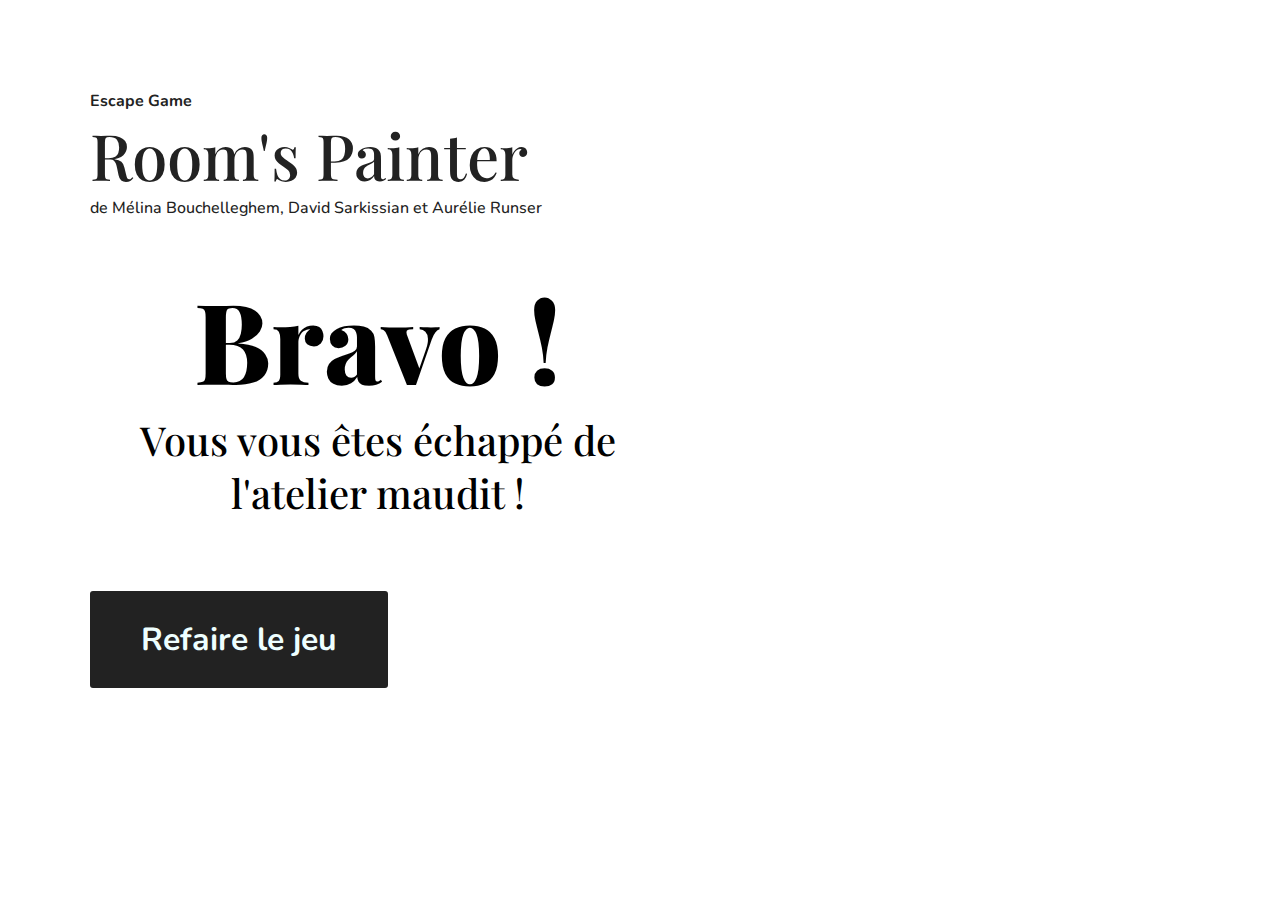
==== fin.html @ 4a037136 "ajout de style sur les pages d'accueil et de fin" ====
<!DOCTYPE html>
<html lang="fr">
<head>
    <meta charset="UTF-8">
    <meta http-equiv="X-UA-Compatible" content="IE=edge">
    <meta name="viewport" content="width=device-width, initial-scale=1.0">
    <title>Bravo !</title>

    <link href="/style.css" rel="stylesheet">

    <link rel="preconnect" href="https://fonts.googleapis.com">
    <link rel="preconnect" href="https://fonts.gstatic.com" crossorigin>
    <link href="https://fonts.googleapis.com/css2?family=Nunito:wght@500;700&family=Playfair+Display:ital,wght@1,400;1,500&display=swap" rel="stylesheet">
</head>

<body class="fin">
    <div class="entete fin-entete">
        <h2 class="entete-escapegame fin-escapegame">Escape Game</h2>
        <h1 class="entete-titre fin-titre">Room's Painter</h1>
        <h2 class="entete-auteur fin-auteur">de Mélina Bouchelleghem, David Sarkissian et Aurélie Runser</h2>
    </div>

    <div class="corps fin-corps">
        <p class="corps-texte fin-texte texte_bravo">Bravo !</p>
        <p class="corps-texte fin-texte">Vous vous êtes échappé de l'atelier maudit !</p>
    </div>

    <div class="fin-buttons">
        <a class="button fin-button" href="/room.html">
            <button class="button-texte">
                Refaire le jeu        
            </button>
        </a>

        <!-- <a class="button fin-button" href="/room.html">
            <button class="button-texte">
                Partager        
            </button>
        </a> -->
    </div>
    
</body>
</html>
---- style.css ----
/* suppression des marges par défaut */
*{
    margin: 0;
    padding: 0;
    box-sizing: border-box;
}

/* suppression du scroll */
html{
    overflow: hidden;
}

/* ajout de l'image de fon */
body{
    width: 100vw;
    height: 100vh;
    padding: 10vh 7vw;
    background-image: url("img/fond.jpg");
    background-size: cover;
    background-position-x: right;
    background-position-y: center;
}

/* comportement de l'en tete */
.entete{
    width: fit-content;
    color: #222;

}

/* titre "Room's Painter" */
h1{
    font-size: 6.5rem;
    font-family: "Playfair Display";
    font-weight: 500;
}

/* sous-titres */
h2{
    font-family: 'Nunito';
}

/* texte "escape game" */
.entete-escapegame{
    font-size: 1.5rem;
    text-align: center;
    font-weight: 700;
}

/* les auteurs */
.entete-auteur{
    font-size: 1rem;
    text-align: right;
    font-weight: 500;
}

/* comportement du corps de la page (texte + bouton) */
.corps{
    margin: 13vh 0;
    width: 45vw;
}

/* texte de la page */
.corps-texte{
    font-size: 2.5rem;
    font-family: "Playfair Display";
    font-weight: 500;
}

/* bouton (le lien a) */
.button{
    display: block;
    margin: 10%;
    text-align: center;
}

/* style du bouton */
.button-texte{
    padding: 1.5rem 3rem;
    font-family: 'Nunito';
    font-weight: 700;
    font-size: 2rem;
    color: #eff;
    background: #222;
    border: #222 3px solid;
    border-radius: 3px;   
}

/* style du bouton au survole */
.button-texte:hover{
    color: #222;
    background: transparent;
}



/* Style supplmémentaire pour la page de FIN -----------------------------------------------------------------*/

/* titre "Room's Painter" */
.fin-titre{
    font-size: 4rem;
}

/* sous-titres */
.fin-escapegame,
.fin-auteur{
    text-align: left;
    font-size: 1rem;
}

/* comportement du corps de la page (texte + bouton) */
.fin-corps{
    margin: 5vh 0;
    text-align: center;
}

/* texte "Bravo !" (juste sur page de FIN) */
.texte_bravo{
    font-size: 7rem;
    font-weight: 800;
}

/* comportements des boutons (juste sur page de FIN)*/
.fin-buttons{
    margin: 8vh 0;
    width: 45vw;
    display: flex;
    justify-content: space-between;
    gap: 5px;
}

/* style du bouton */
.fin-button{
    margin: 0;
}
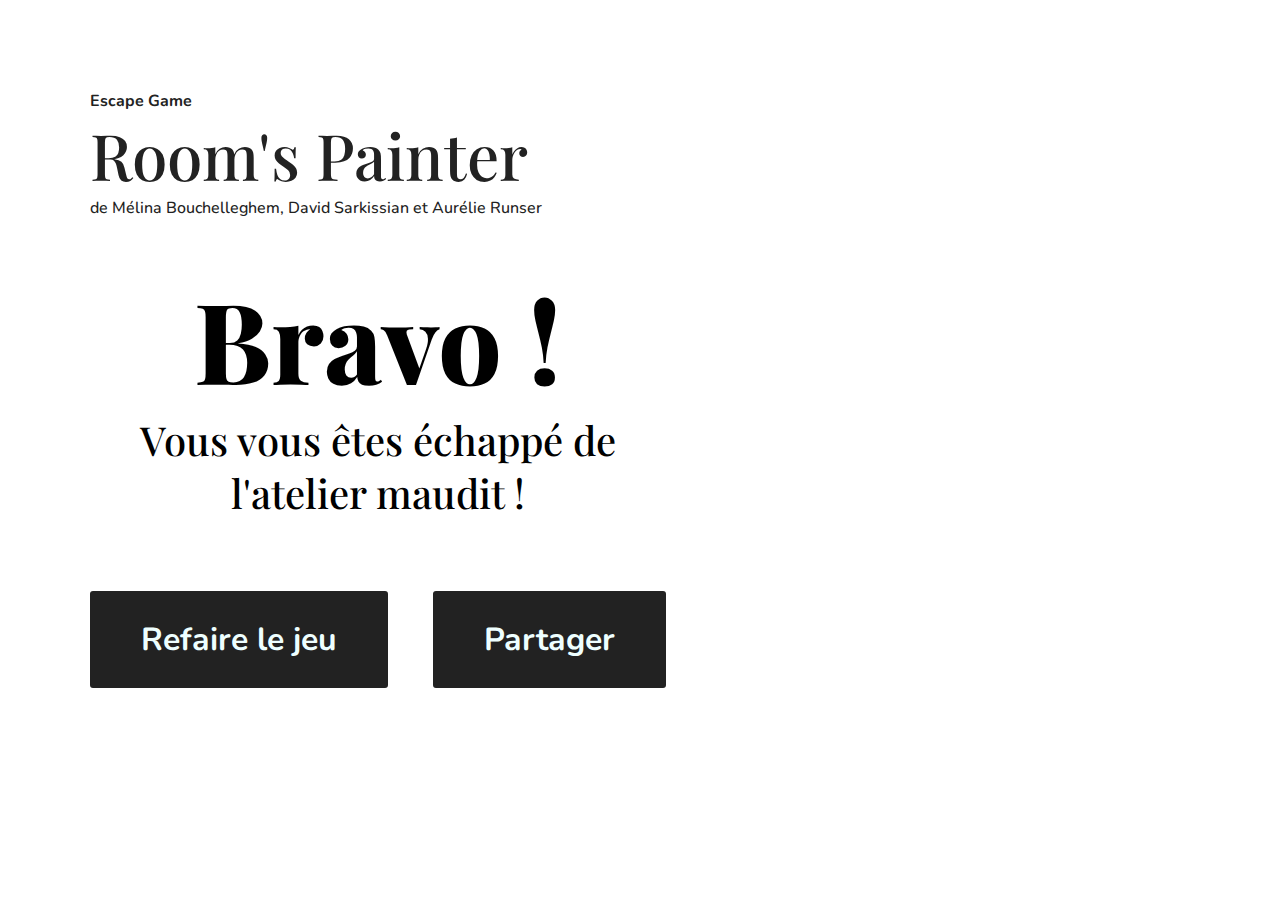
==== commit 11e76b86: "ajout d'un bouton pour partager le lien du jeu" ====
--- a/fin.html
+++ b/fin.html
@@ -32,12 +32,29 @@
             </button>
         </a>
 
-        <!-- <a class="button fin-button" href="/room.html">
+        <a id="bouton-copie" class="button fin-button">
             <button class="button-texte">
                 Partager        
             </button>
-        </a> -->
+        </a>
     </div>
+
+    <script>
+        document.getElementById("bouton-copie").addEventListener("click", function() {
+            var lienAccueil = "https://rooms-painter.aurelierunser.fr/"; // Remplacez ceci par le lien de votre page d'accueil
+            copierDansPressePapier(lienAccueil);
+            alert("Lien de la page d'accueil copié dans le presse-papiers !");
+        });
+
+        function copierDansPressePapier(texte) {
+            var elementTemporaire = document.createElement("textarea");
+            elementTemporaire.value = texte;
+            document.body.appendChild(elementTemporaire);
+            elementTemporaire.select();
+            document.execCommand("copy");
+            document.body.removeChild(elementTemporaire);
+        }
+    </script>
     
 </body>
 </html>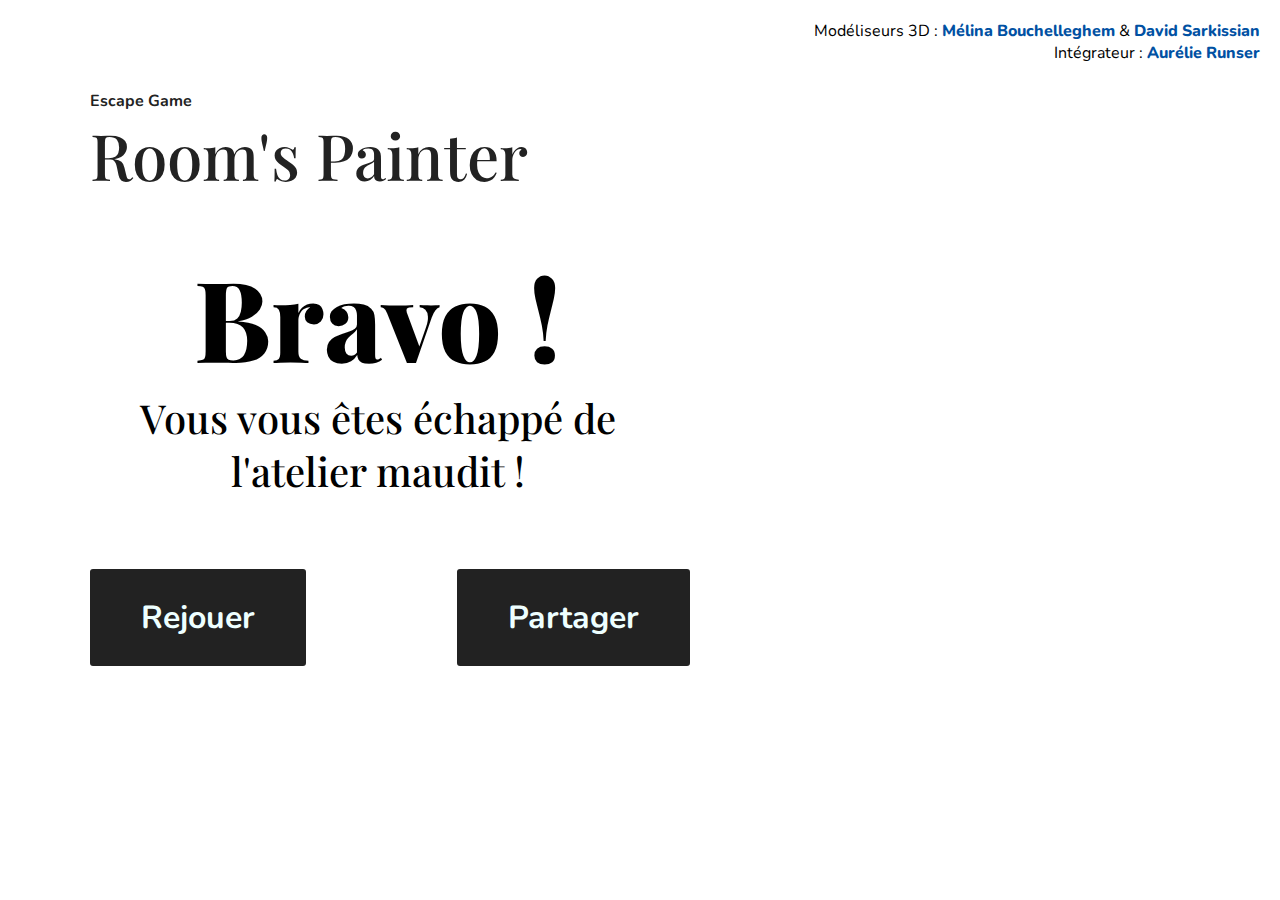
==== commit 8909b8e3: "ajout de liens vers les portoflios" ====
--- a/fin.html
+++ b/fin.html
@@ -4,7 +4,7 @@
     <meta charset="UTF-8">
     <meta http-equiv="X-UA-Compatible" content="IE=edge">
     <meta name="viewport" content="width=device-width, initial-scale=1.0">
-    <title>Bravo !</title>
+    <title>Room's Painter : Bravo !</title>
 
     <link href="/style.css" rel="stylesheet">
 
@@ -17,26 +17,37 @@
     <div class="entete fin-entete">
         <h2 class="entete-escapegame fin-escapegame">Escape Game</h2>
         <h1 class="entete-titre fin-titre">Room's Painter</h1>
-        <h2 class="entete-auteur fin-auteur">de Mélina Bouchelleghem, David Sarkissian et Aurélie Runser</h2>
     </div>
 
     <div class="corps fin-corps">
         <p class="corps-texte fin-texte texte_bravo">Bravo !</p>
         <p class="corps-texte fin-texte">Vous vous êtes échappé de l'atelier maudit !</p>
+        <div class="fin-buttons">
+            <a class="button fin-button" href="/room.html">
+                <button class="button-texte">
+                    Rejouer        
+                </button>
+            </a>
+    
+            <a id="bouton-copie" class="button fin-button">
+                <button class="button-texte">
+                    Partager        
+                </button>
+            </a>
+        </div>
     </div>
 
-    <div class="fin-buttons">
-        <a class="button fin-button" href="/room.html">
-            <button class="button-texte">
-                Refaire le jeu        
-            </button>
-        </a>
 
-        <a id="bouton-copie" class="button fin-button">
-            <button class="button-texte">
-                Partager        
-            </button>
-        </a>
+    <div class="div-auteurs">
+        <p class="auteurs ">Modéliseurs 3D : 
+            <a class="auteur-lien auteur-fin" target="_blank" href="#">Mélina Bouchelleghem</a>
+            &
+            <a class="auteur-lien auteur-fin" target="_blank" href="https://portfolio.davidsarkissian.fr/">David Sarkissian</a>
+        </p>
+
+        <p class="auteurs ">Intégrateur :
+            <a class="auteur-lien auteur-fin" target="_blank" href="https://portfolio.aurelierunser.fr/">Aurélie Runser</a>
+        </p>
     </div>
 
     <script>
--- a/style.css
+++ b/style.css
@@ -12,6 +12,7 @@
 
 /* ajout de l'image de fon */
 body{
+    position: relative;
     width: 100vw;
     height: 100vh;
     padding: 10vh 7vw;
@@ -20,6 +21,7 @@
     background-position-x: right;
     background-position-y: center;
 }
+
 
 /* comportement de l'en tete */
 .entete{
@@ -53,6 +55,19 @@
     text-align: right;
     font-weight: 500;
 }
+
+/* liens vers les portfolios */
+.auteur-lien{
+    text-decoration: none;
+    color: #222;
+}
+
+/* liens vers les portfolios au survole */
+.auteur-lien:hover{
+    color: #E48102;
+}
+
+
 
 /* comportement du corps de la page (texte + bouton) */
 .corps{
@@ -102,8 +117,7 @@
 }
 
 /* sous-titres */
-.fin-escapegame,
-.fin-auteur{
+.fin-escapegame{
     text-align: left;
     font-size: 1rem;
 }
@@ -120,10 +134,10 @@
     font-weight: 800;
 }
 
-/* comportements des boutons (juste sur page de FIN)*/
+/* comportements des boutons (juste sur page de FIN) */
 .fin-buttons{
-    margin: 8vh 0;
-    width: 45vw;
+    margin: 8vh auto;
+    width: 600px;
     display: flex;
     justify-content: space-between;
     gap: 5px;
@@ -132,4 +146,20 @@
 /* style du bouton */
 .fin-button{
     margin: 0;
+}
+
+/* comportement des textes de crédits (juste sur page de FIN) */
+.div-auteurs{
+    position: absolute;
+    top: 20px;
+    right: 20px;
+    text-align: right;
+    font-family: 'Nunito';
+    font-size: 1rem;
+}
+
+/* liens vers les portfolios */
+.auteur-fin{
+    font-weight: 800;
+    color: #0151A3;
 }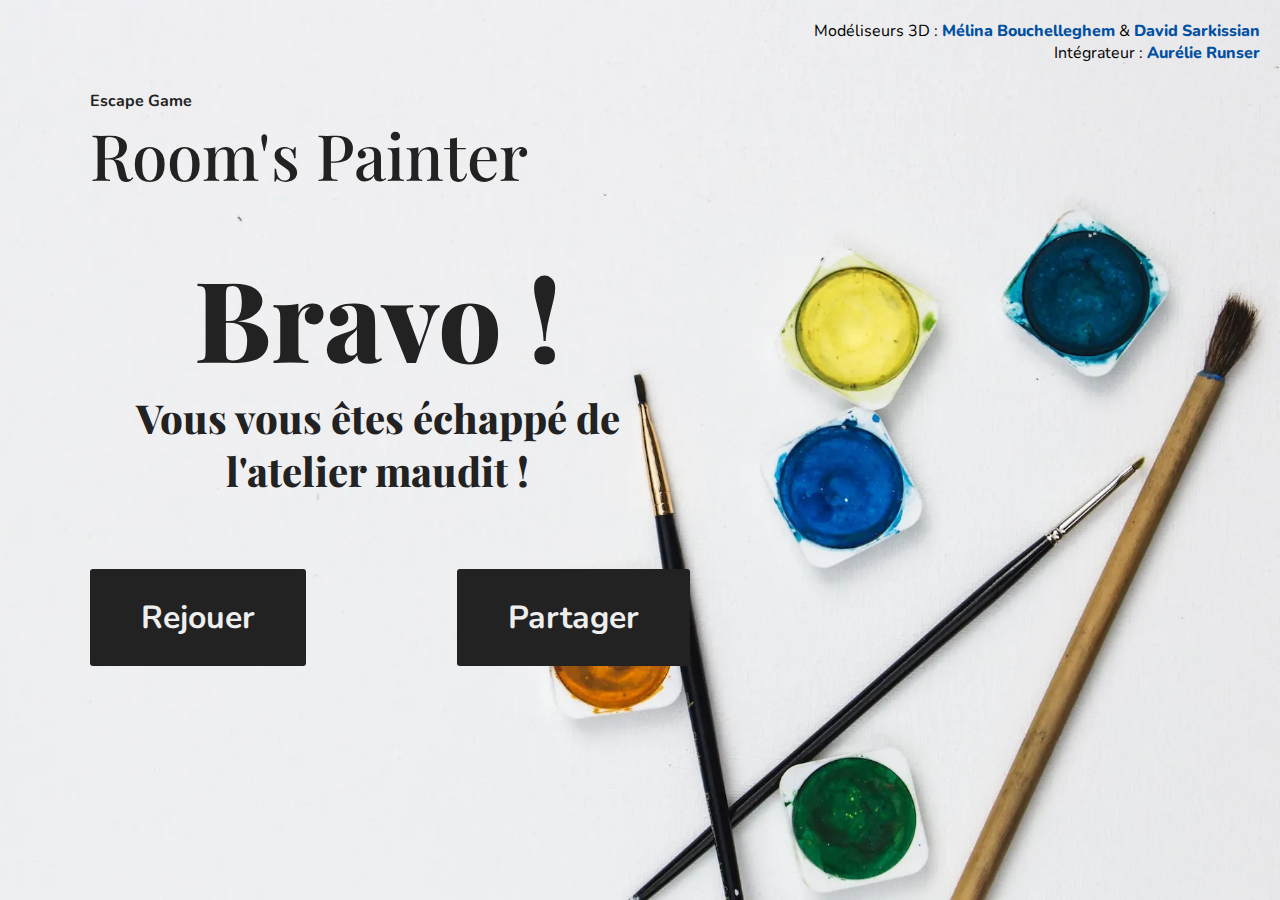
==== commit 3e767230: "ajout de l'animation de couleur des textes" ====
--- a/fin.html
+++ b/fin.html
@@ -7,7 +7,7 @@
     <title>Room's Painter : Bravo !</title>
 
     <link href="/style.css" rel="stylesheet">
-
+    
     <link rel="preconnect" href="https://fonts.googleapis.com">
     <link rel="preconnect" href="https://fonts.gstatic.com" crossorigin>
     <link href="https://fonts.googleapis.com/css2?family=Nunito:wght@500;700&family=Playfair+Display:ital,wght@1,400;1,500&display=swap" rel="stylesheet">
@@ -16,28 +16,28 @@
 <body class="fin">
     <div class="entete fin-entete">
         <h2 class="entete-escapegame fin-escapegame">Escape Game</h2>
-        <h1 class="entete-titre fin-titre">Room's Painter</h1>
+        <h1 id="titre" class="entete-titre fin-titre">Room's Painter</h1>
     </div>
 
     <div class="corps fin-corps">
-        <p class="corps-texte fin-texte texte_bravo">Bravo !</p>
+        <p id="titre" class="corps-texte fin-texte texte_bravo">Bravo !</p>
         <p class="corps-texte fin-texte">Vous vous êtes échappé de l'atelier maudit !</p>
         <div class="fin-buttons">
             <a class="button fin-button" href="/room.html">
-                <button class="button-texte">
+                <button class="button-texte button-1">
                     Rejouer        
                 </button>
             </a>
     
             <a id="bouton-copie" class="button fin-button">
-                <button class="button-texte">
+                <button class="button-texte button-2">
                     Partager        
                 </button>
             </a>
         </div>
     </div>
-
-
+    
+    
     <div class="div-auteurs">
         <p class="auteurs ">Modéliseurs 3D : 
             <a class="auteur-lien auteur-fin" target="_blank" href="#">Mélina Bouchelleghem</a>
@@ -49,12 +49,13 @@
             <a class="auteur-lien auteur-fin" target="_blank" href="https://portfolio.aurelierunser.fr/">Aurélie Runser</a>
         </p>
     </div>
-
+    
     <script>
+        // bouton "partage" pour copier le lien du site
         document.getElementById("bouton-copie").addEventListener("click", function() {
-            var lienAccueil = "https://rooms-painter.aurelierunser.fr/"; // Remplacez ceci par le lien de votre page d'accueil
+            var lienAccueil = "https://rooms-painter.aurelierunser.fr/";
             copierDansPressePapier(lienAccueil);
-            alert("Lien de la page d'accueil copié dans le presse-papiers !");
+            alert("Lien du jeu copié dans le presse-papiers. \nMerci de votre partage !");
         });
 
         function copierDansPressePapier(texte) {
@@ -66,6 +67,5 @@
             document.body.removeChild(elementTemporaire);
         }
     </script>
-    
 </body>
 </html>--- a/style.css
+++ b/style.css
@@ -16,10 +16,20 @@
     width: 100vw;
     height: 100vh;
     padding: 10vh 7vw;
-    background-image: url("img/fond.jpg");
+    background-color: #eee;
+    background-image: url("img/fond.webp");
     background-size: cover;
     background-position-x: right;
     background-position-y: center;
+}
+
+/* animation de couleur des textes */
+@keyframes coloranim {
+    0%{ color: #e48102}
+    25%{ color: #0151a3}
+    50%{ color: #e4d73d}
+    75%{ color: #006683}
+    100%{ color: #e48102}
 }
 
 
@@ -27,7 +37,6 @@
 .entete{
     width: fit-content;
     color: #222;
-
 }
 
 /* titre "Room's Painter" */
@@ -35,6 +44,8 @@
     font-size: 6.5rem;
     font-family: "Playfair Display";
     font-weight: 500;
+    color: #222;
+    animation: coloranim 8s ease infinite;
 }
 
 /* sous-titres */
@@ -64,7 +75,7 @@
 
 /* liens vers les portfolios au survole */
 .auteur-lien:hover{
-    color: #E48102;
+    color: #e48102;
 }
 
 
@@ -73,13 +84,14 @@
 .corps{
     margin: 13vh 0;
     width: 45vw;
+    color: #222;
 }
 
 /* texte de la page */
 .corps-texte{
     font-size: 2.5rem;
     font-family: "Playfair Display";
-    font-weight: 500;
+    font-weight: 800;
 }
 
 /* bouton (le lien a) */
@@ -91,20 +103,27 @@
 
 /* style du bouton */
 .button-texte{
+    cursor: pointer;
     padding: 1.5rem 3rem;
     font-family: 'Nunito';
     font-weight: 700;
     font-size: 2rem;
-    color: #eff;
+    color: #eee;
     background: #222;
     border: #222 3px solid;
-    border-radius: 3px;   
+    border-radius: 3px;
+    transition: all 0.5s ease;
 }
 
 /* style du bouton au survole */
 .button-texte:hover{
     color: #222;
     background: transparent;
+    animation: coloranim 8s ease infinite;
+}
+
+.text-anim{
+    transition: color 1s ease;
 }
 
 
@@ -132,6 +151,7 @@
 .texte_bravo{
     font-size: 7rem;
     font-weight: 800;
+    animation: coloranim 8s ease infinite;
 }
 
 /* comportements des boutons (juste sur page de FIN) */
@@ -161,5 +181,5 @@
 /* liens vers les portfolios */
 .auteur-fin{
     font-weight: 800;
-    color: #0151A3;
+    color: #0151a3;
 }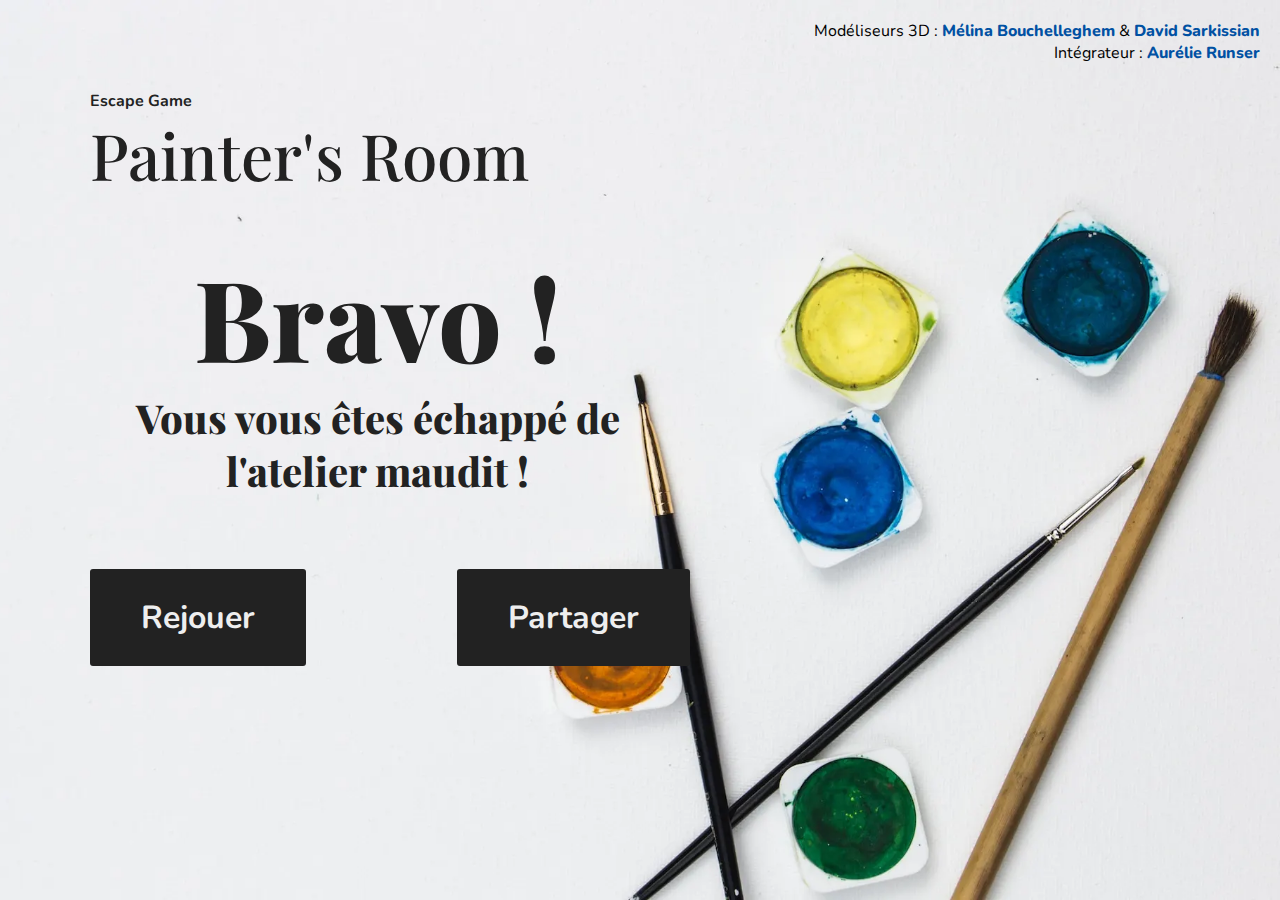
==== commit 994014eb: "changement du titre" ====
--- a/fin.html
+++ b/fin.html
@@ -4,7 +4,7 @@
     <meta charset="UTF-8">
     <meta http-equiv="X-UA-Compatible" content="IE=edge">
     <meta name="viewport" content="width=device-width, initial-scale=1.0">
-    <title>Room's Painter : Bravo !</title>
+    <title>Painter's Room : Bravo !</title>
 
     <link href="/style.css" rel="stylesheet">
     
@@ -16,7 +16,7 @@
 <body class="fin">
     <div class="entete fin-entete">
         <h2 class="entete-escapegame fin-escapegame">Escape Game</h2>
-        <h1 id="titre" class="entete-titre fin-titre">Room's Painter</h1>
+        <h1 id="titre" class="entete-titre fin-titre">Painter's Room</h1>
     </div>
 
     <div class="corps fin-corps">
--- a/style.css
+++ b/style.css
@@ -39,7 +39,7 @@
     color: #222;
 }
 
-/* titre "Room's Painter" */
+/* titre "Painter's Room" */
 h1{
     font-size: 6.5rem;
     font-family: "Playfair Display";
@@ -130,7 +130,7 @@
 
 /* Style supplmémentaire pour la page de FIN -----------------------------------------------------------------*/
 
-/* titre "Room's Painter" */
+/* titre "Painter's Room" */
 .fin-titre{
     font-size: 4rem;
 }
